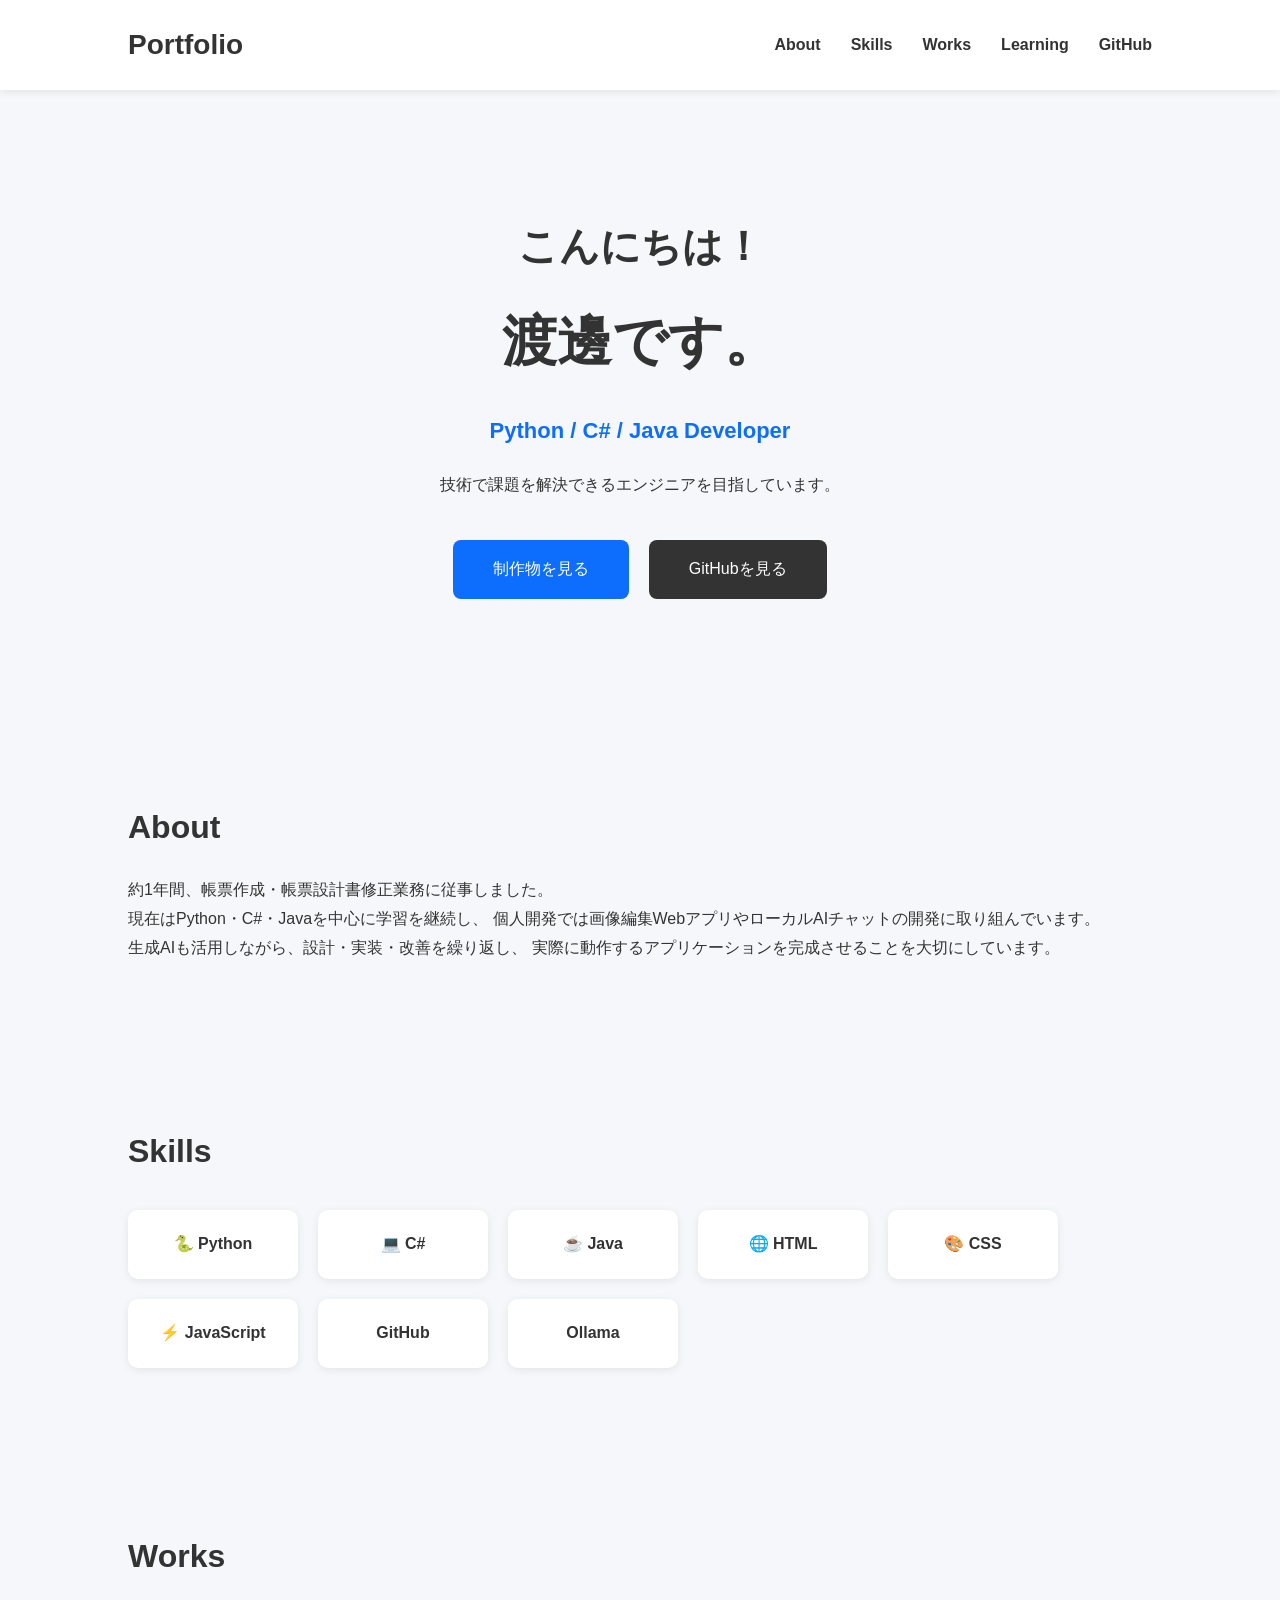
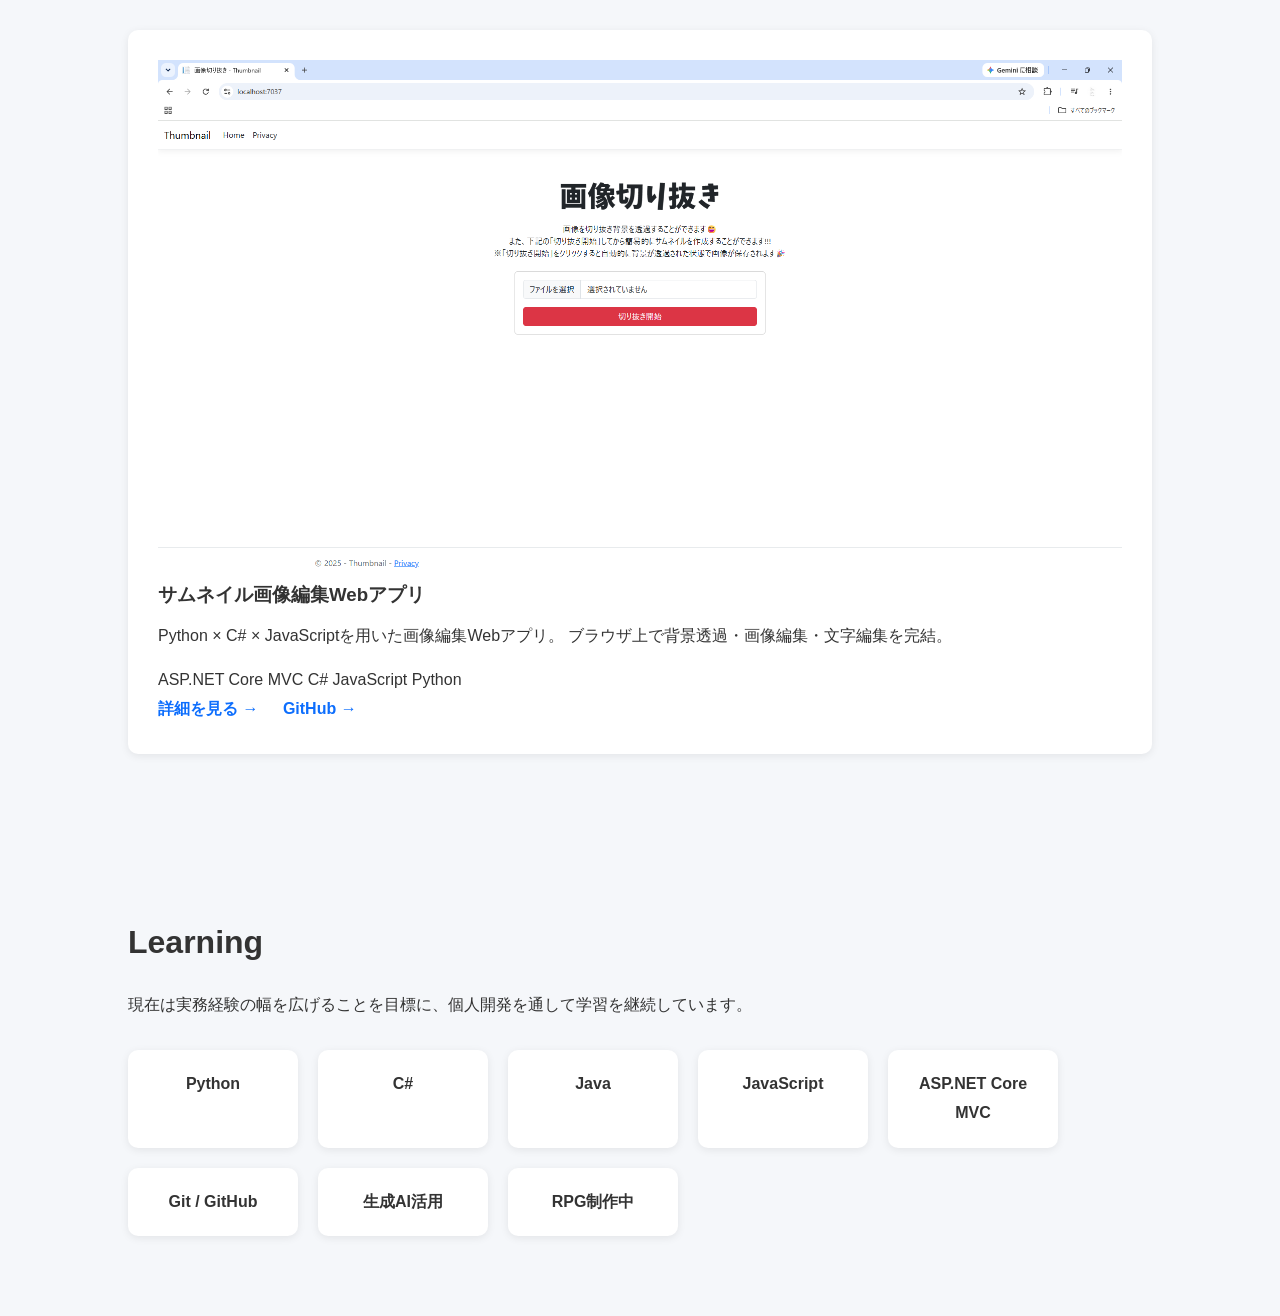
==== index.html @ 5ae49700 "Update index.html 修正" ====
<!DOCTYPE html>
<html lang="ja">

<head>
    <meta charset="UTF-8">
    <meta name="viewport" content="width=device-width, initial-scale=1.0">
    <title>渡邊 | Portfolio</title>

    <link rel="stylesheet" href="css/style.css">
</head>

<body>

    <!-- Header -->
    <header>

        <div class="logo">
            Portfolio
        </div>

        <nav>

            <ul>

                <li><a href="#about">About</a></li>

                <li><a href="#skills">Skills</a></li>

                <li><a href="#works">Works</a></li>

                <li><a href="#learning">Learning</a></li>

                <li>
                    <a href="https://github.com/あなたのID" target="_blank">
                        GitHub
                    </a>
                </li>

            </ul>

        </nav>

    </header>

    <!-- Hero -->
    <main>

        <section class="hero">

            <h1>こんにちは！</h1>

            <h2>渡邊です。</h2>

            <p class="job">

                Python / C# / Java Developer

            </p>

            <p>

                技術で課題を解決できるエンジニアを目指しています。

            </p>

            <a href="#works" class="button">
                制作物を見る
            </a>

            <a href="https://wa0102.github.io/portfolio/"
            class="button github-button"
            target="_blank">

                GitHubを見る

            </a>

        </section>

        <!-- About -->

        <section id="about">

            <h2>About</h2>

            <p>
                約1年間、帳票作成・帳票設計書修正業務に従事しました。
            </p>

            <p>
                現在はPython・C#・Javaを中心に学習を継続し、
                個人開発では画像編集WebアプリやローカルAIチャットの開発に取り組んでいます。
            </p>

            <p>
                生成AIも活用しながら、設計・実装・改善を繰り返し、
                実際に動作するアプリケーションを完成させることを大切にしています。
            </p>

        </section>

        <!-- Skills -->

        <section id="skills">

            <h2>Skills</h2>

            <div class="skill-list">

                <div class="skill-card">🐍 Python</div>
                <div class="skill-card">💻 C#</div>
                <div class="skill-card">☕ Java</div>
                <div class="skill-card">🌐 HTML</div>
                <div class="skill-card">🎨 CSS</div>
                <div class="skill-card">⚡ JavaScript</div>
                <div class="skill-card">GitHub</div>
                <div class="skill-card">Ollama</div>

            </div>

        </section>

        <!-- Works -->

        <section id="works">

            <h2>Works</h2>
            <div class="work-list">
                <div class="work-card">
                    <div class="work-image">
                        <img src="images/ファイル選択.png" alt="サムネイル画像編集Webアプリ">
                    </div>

                    <div class="work-content">
                        <h3>サムネイル画像編集Webアプリ</h3>

                        <p>
                            Python × C# × JavaScriptを用いた画像編集Webアプリ。
                            ブラウザ上で背景透過・画像編集・文字編集を完結。
                        </p>

                        <div class="work-tags">
                            <span>ASP.NET Core MVC</span>
                            <span>C#</span>
                            <span>JavaScript</span>
                            <span>Python</span>
                        </div>

                        <a href="works/thumbnail.html" class="work-link">
                        詳細を見る →
                        </a>

                        <a
                        href="https://github.com/xxxxx"
                        class="github-link"
                        target="_blank">

                        GitHub →

                        </a>
                    </div>
                </div>

                <!--
                <div class="work-card">
                    
                    <div class="work-image">
                        <img src="images/ollama_ai.png" alt="Ollama AI Chat">
                    </div>

                    <div class="work-content">

                        <h3>Ollama AI Chat</h3>

                        <p>
                            ローカル環境で動作するAIチャットアプリ。
                            Ollamaを使用し、ローカルLLMと対話できるシステム。
                        </p>

                        <div class="work-tags">
                            <span>Python</span>
                            <span>Ollama</span>
                            <span>AI</span>
                        </div>

                        <a href="works/ollama.html" class="work-link">
                            詳細を見る →
                        </a>

                    </div>

                </div> 
                -->

                <!--
                <div class="work-card">
                    
                    <div class="work-image">
                        <img src="images/rpg.png" alt="Python RPG">
                    </div>

                    <div class="work-content">
                        <h3>Python RPG</h3>

                        <p>Pythonで制作中のテキストベースRPGゲーム。</p>

                        <div class="work-tags">
                            <span>Python</span>
                        </div>

                        <a href="works/rpg.html" class="work-link">
                            詳細を見る →
                        </a>
                    </div>
                </div>   
                -->             

            </div>

        </section>

        <section id="learning">

            <h2>Learning</h2>

            <p>
                現在は実務経験の幅を広げることを目標に、個人開発を通して学習を継続しています。
            </p>

            <div class="skill-list">

                <div class="skill-card">Python</div>

                <div class="skill-card">C#</div>

                <div class="skill-card">Java</div>

                <div class="skill-card">JavaScript</div>

                <div class="skill-card">ASP.NET Core MVC</div>

                <div class="skill-card">Git / GitHub</div>

                <div class="skill-card">生成AI活用</div>

                <div class="skill-card">RPG制作中</div>

            </div>

        </section>

    </main>

</body>

</html>
---- css/style.css ----
/* リセット */

*{
    margin:0;
    padding:0;
    box-sizing:border-box;
}

.logo a {
    color: inherit;
    text-decoration: none;
    font-weight: bold;
}

body{

    font-family:"Yu Gothic","Meiryo",sans-serif;

    background:#f5f7fa;

    color:#333;

    line-height:1.8;

}

/* Header */

header{

    display:flex;

    justify-content:space-between;

    align-items:center;

    padding:20px 10%;

    background:#ffffff;

    position:sticky;

    top:0;

    box-shadow:0 2px 8px rgba(0,0,0,.08);

}

.logo{

    font-size:28px;

    font-weight:bold;

}

nav ul{

    display:flex;

    list-style:none;

    gap:30px;

}

nav a{

    text-decoration:none;

    color:#333;

    font-weight:bold;

}

nav a:hover{

    color:#0d6efd;

}

/* Hero */

.hero{

    text-align:center;

    padding:120px 20px;

}

.hero h1{

    font-size:40px;

}

.hero h2{

    font-size:55px;

    margin-top:10px;

}

.job{

    margin-top:20px;

    color:#0d6efd;

    font-size:22px;

    font-weight:bold;

}

.hero p{

    margin-top:20px;

}

.button{

    display:inline-block;

    margin-top:40px;

    padding:15px 40px;

    background:#0d6efd;

    color:white;

    text-decoration:none;

    border-radius:8px;

}

.button:hover{

    background:#0056d2;

}

/* Section */

section{

    padding:80px 10%;

}

section h2{

    font-size:32px;

    margin-bottom:20px;

}
/* ==========================
   Skills
========================== */

.skill-list{

    display:flex;

    flex-wrap:wrap;

    gap:20px;

    margin-top:30px;

}

.skill-card{

    background:white;

    padding:20px;

    width:170px;

    text-align:center;

    border-radius:10px;

    box-shadow:0 2px 8px rgba(0,0,0,.08);

    font-weight:bold;

    transition:.3s;

}

.skill-card:hover{

    transform:translateY(-5px);

}

/* ==========================
   Works
========================== */

/* Works全体をグリッド化 */
#works .work-list {
    display: grid;
    grid-template-columns: repeat(auto-fit, minmax(320px, 1fr));
    gap: 20px;
}

.work-card{

    background:white;

    margin-top:25px;

    padding:30px;

    border-radius:10px;

    box-shadow:0 2px 8px rgba(0,0,0,.08);

    transition: 0.2s ease;

}

.work-card h3{

    margin-bottom:10px;

}

.work-card p{

    margin-bottom:15px;

}

.work-card a{

    color:#0d6efd;

    text-decoration:none;

    font-weight:bold;

}

.work-card:hover {
    transform: translateY(-5px);
    box-shadow: 0 6px 16px rgba(0,0,0,.12);
}

.work-detail {
    max-width: 900px;
    margin: 0 auto;
    padding: 30px 20px;
}

.work-detail h1 {
    text-align: center;
    margin-bottom: 25px;
}

/* 見出しはコンパクトに */
.work-detail h2 {
    border-left: 4px solid #0d6efd;
    padding-left: 10px;
}

/* 本文 */
.work-detail p,
.work-detail li {
    line-height: 1.6;
    margin-bottom: 5px;
}

/* リスト */
.work-detail ul {
    padding-left: 18px;
    margin: 0;
}

.work-image img {
    width: 100%;
    height: auto;
    display: block;
}

.screenshots {
    display: grid;
    grid-template-columns: repeat(auto-fit, minmax(220px, 1fr));
    gap: 20px;
    margin-top: 10px;
}

.screenshots figure {
    margin: 0;
    background: #fff;
    border-radius: 10px;
    overflow: hidden;
    box-shadow: 0 2px 8px rgba(0,0,0,.08);
    transition: 0.2s;
}

.screenshots figure:hover {
    transform: translateY(-3px);
}

.screenshots img {
    width: 100%;
    height: auto;
    display: block;
}

.screenshots figcaption {
    padding: 10px;
    font-size: 14px;
    text-align: center;
    color: #555;
}

/* ==========================
   使用技術テーブル
========================== */

.tech-table{
    width:100%;
    border-collapse:collapse;
    margin-top:20px;
    background:#fff;
    box-shadow:0 2px 8px rgba(0,0,0,.08);
}

.tech-table th{

    background:#0d6efd;

    color:white;

    padding:14px;

    text-align:left;

}

.tech-table td{

    padding:14px;

    border-bottom:1px solid #ddd;

}

.tech-table tr:nth-child(even){

    background:#f8f9fa;

}

/* ==========================
   システム構成
========================== */

.system-flow{

    display:flex;

    flex-direction:column;

    align-items:center;

    gap:15px;

    margin-top:30px;

}

.flow-box{

    width:420px;

    background:white;

    border-radius:10px;

    padding:20px;

    box-shadow:0 2px 8px rgba(0,0,0,.08);

    text-align:center;

}

.flow-box h3{

    color:#0d6efd;

    margin-bottom:10px;

}

.arrow{

    font-size:28px;

    color:#0d6efd;

    font-weight:bold;

}

.github-button{

    margin-left:15px;

    background:#333;

}

.github-button:hover{

    background:#111;

}

.github-link{

    margin-left:20px;

    color:#333;

    font-weight:bold;

}
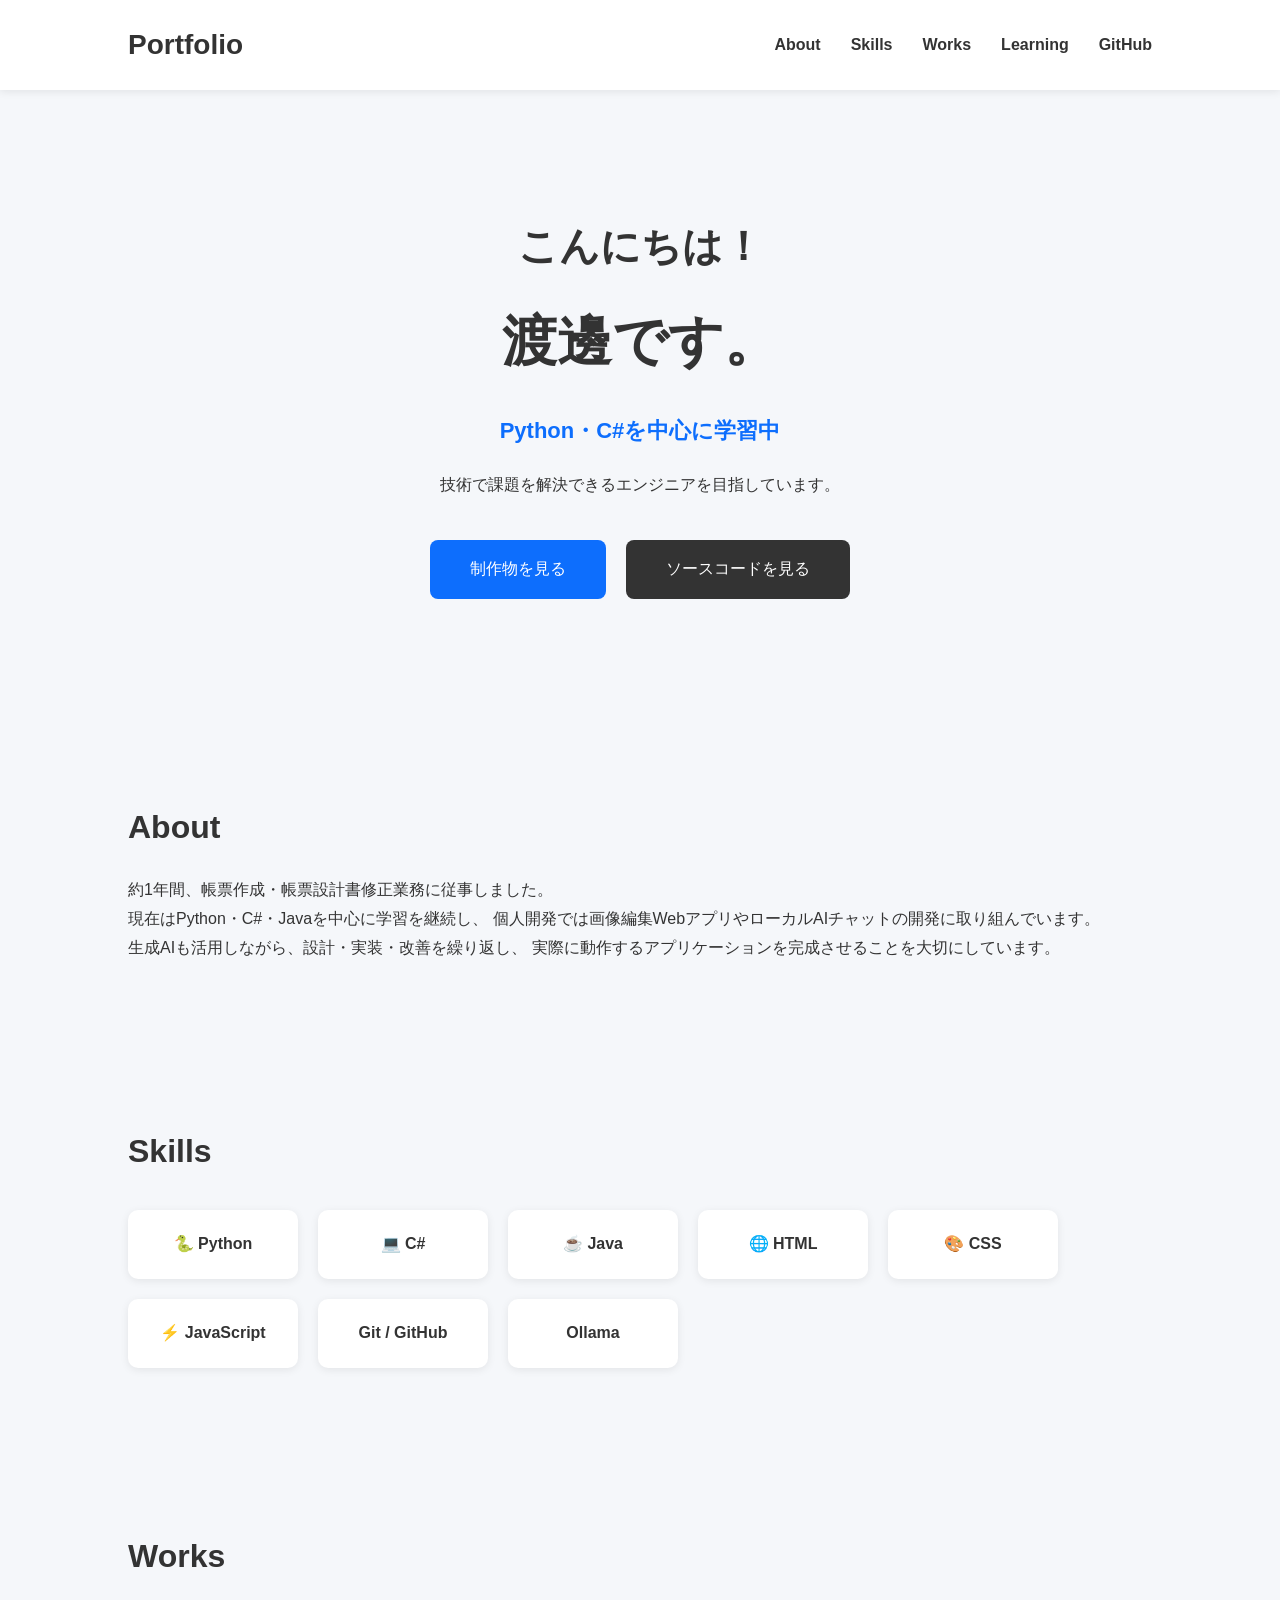
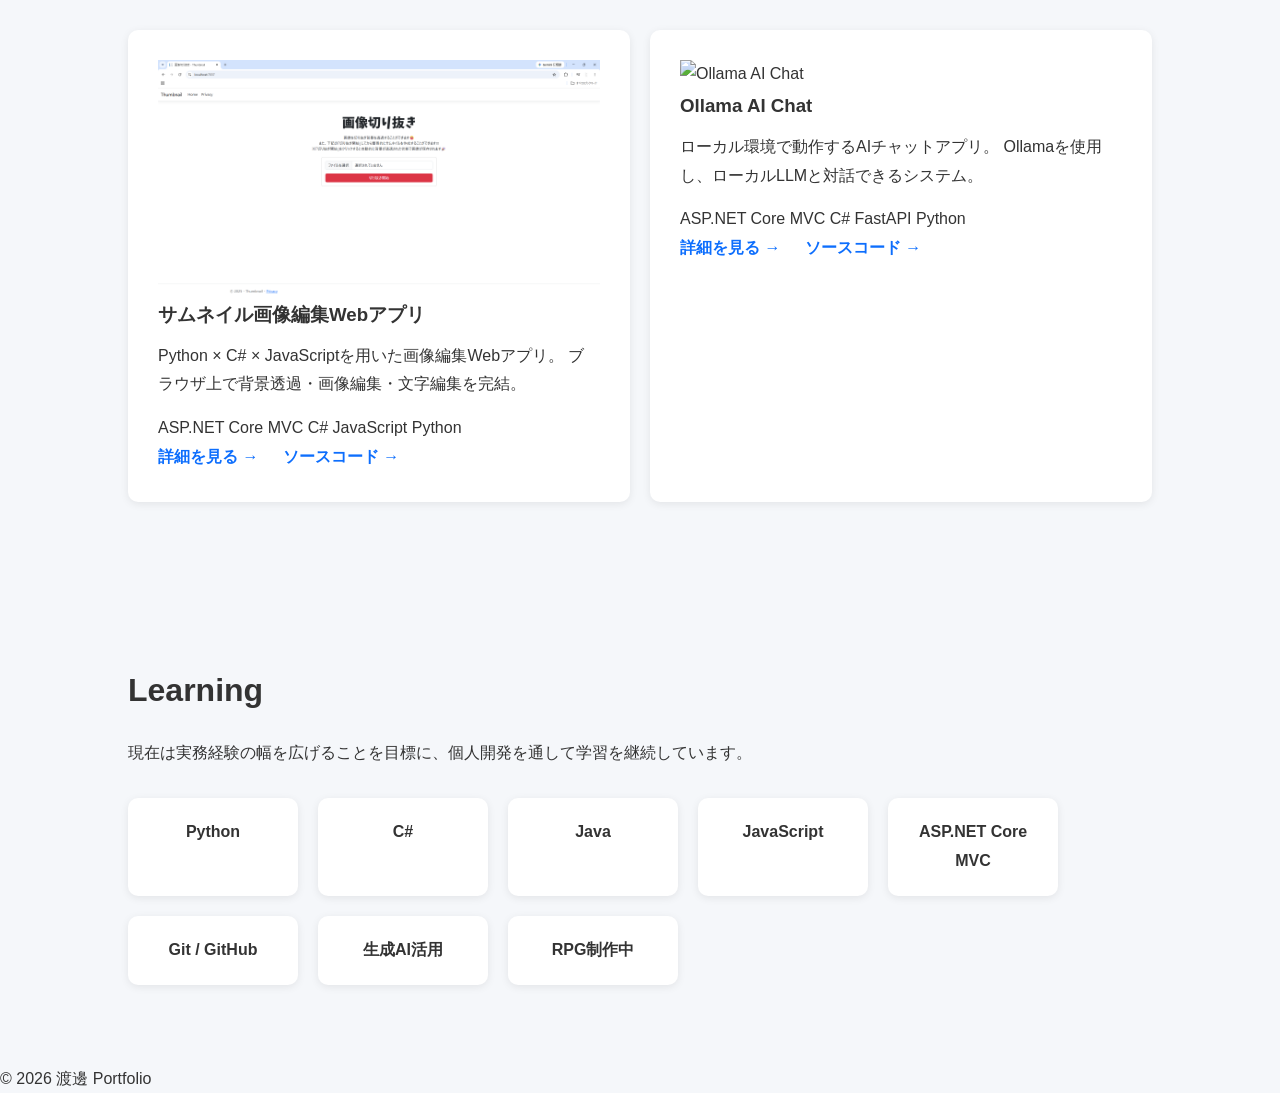
==== commit e6004cc1: "Update index.html 修正" ====
--- a/index.html
+++ b/index.html
@@ -15,7 +15,7 @@
     <header>
 
         <div class="logo">
-            Portfolio
+            <a href="index.html">Portfolio</a>
         </div>
 
         <nav>
@@ -31,7 +31,7 @@
                 <li><a href="#learning">Learning</a></li>
 
                 <li>
-                    <a href="https://github.com/あなたのID" target="_blank">
+                    <a href="https://github.com/wa0102" target="_blank" rel="noopener noreferrer">
                         GitHub
                     </a>
                 </li>
@@ -53,7 +53,7 @@
 
             <p class="job">
 
-                Python / C# / Java Developer
+                Python・C#を中心に学習中
 
             </p>
 
@@ -63,17 +63,21 @@
 
             </p>
 
-            <a href="#works" class="button">
-                制作物を見る
-            </a>
-
-            <a href="https://wa0102.github.io/portfolio/"
-            class="button github-button"
-            target="_blank">
-
-                GitHubを見る
-
-            </a>
+
+            <div class="hero-buttons">
+                <a href="#works" class="button">
+                    制作物を見る
+                </a>
+
+                <a href="https://github.com/wa0102/portfolio"
+                class="button github-button"
+                target="_blank"
+                rel="noopener noreferrer">
+
+                    ソースコードを見る
+
+                </a>
+            </div>
 
         </section>
 
@@ -113,7 +117,7 @@
                 <div class="skill-card">🌐 HTML</div>
                 <div class="skill-card">🎨 CSS</div>
                 <div class="skill-card">⚡ JavaScript</div>
-                <div class="skill-card">GitHub</div>
+                <div class="skill-card">Git / GitHub</div>
                 <div class="skill-card">Ollama</div>
 
             </div>
@@ -151,21 +155,21 @@
                         </a>
 
                         <a
-                        href="https://github.com/xxxxx"
+                        href="https://github.com/wa0102/portfolio"
                         class="github-link"
-                        target="_blank">
-
-                        GitHub →
+                        target="_blank"
+                        rel="noopener noreferrer">
+
+                        ソースコード →
 
                         </a>
                     </div>
                 </div>
 
-                <!--
                 <div class="work-card">
                     
                     <div class="work-image">
-                        <img src="images/ollama_ai.png" alt="Ollama AI Chat">
+                        <img src="images/Chat画面.png" alt="Ollama AI Chat">
                     </div>
 
                     <div class="work-content">
@@ -178,19 +182,29 @@
                         </p>
 
                         <div class="work-tags">
+                            <span>ASP.NET Core MVC</span>
+                            <span>C#</span>
+                            <span>FastAPI</span>
                             <span>Python</span>
-                            <span>Ollama</span>
-                            <span>AI</span>
                         </div>
 
                         <a href="works/ollama.html" class="work-link">
                             詳細を見る →
                         </a>
 
+                        <a
+                        href="https://github.com/wa0102/portfolio"
+                        class="github-link"
+                        target="_blank"
+                        rel="noopener noreferrer">
+
+                        ソースコード →
+
+                        </a>
+
                     </div>
 
                 </div> 
-                -->
 
                 <!--
                 <div class="work-card">
@@ -251,6 +265,10 @@
 
     </main>
 
+    <footer>
+        <p>© 2026 渡邊 Portfolio</p>
+    </footer>
+
 </body>
 
 </html>
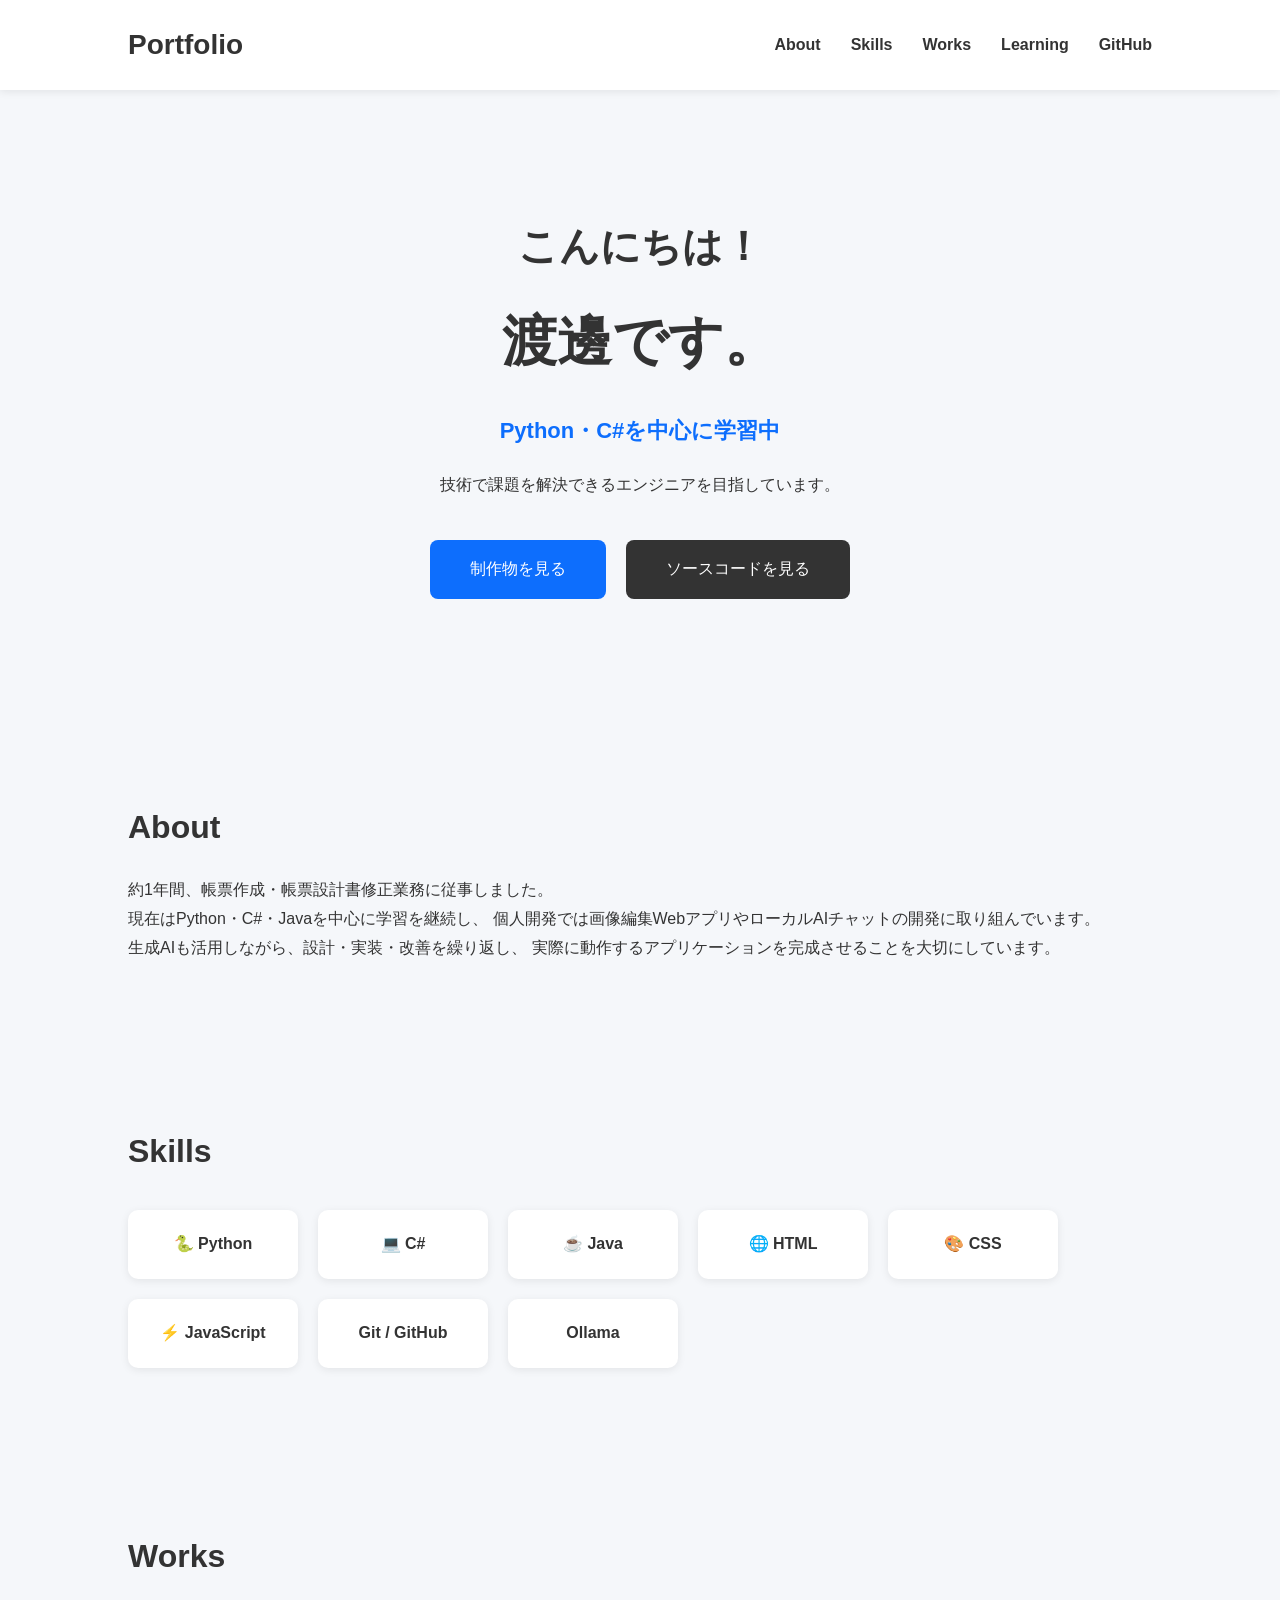
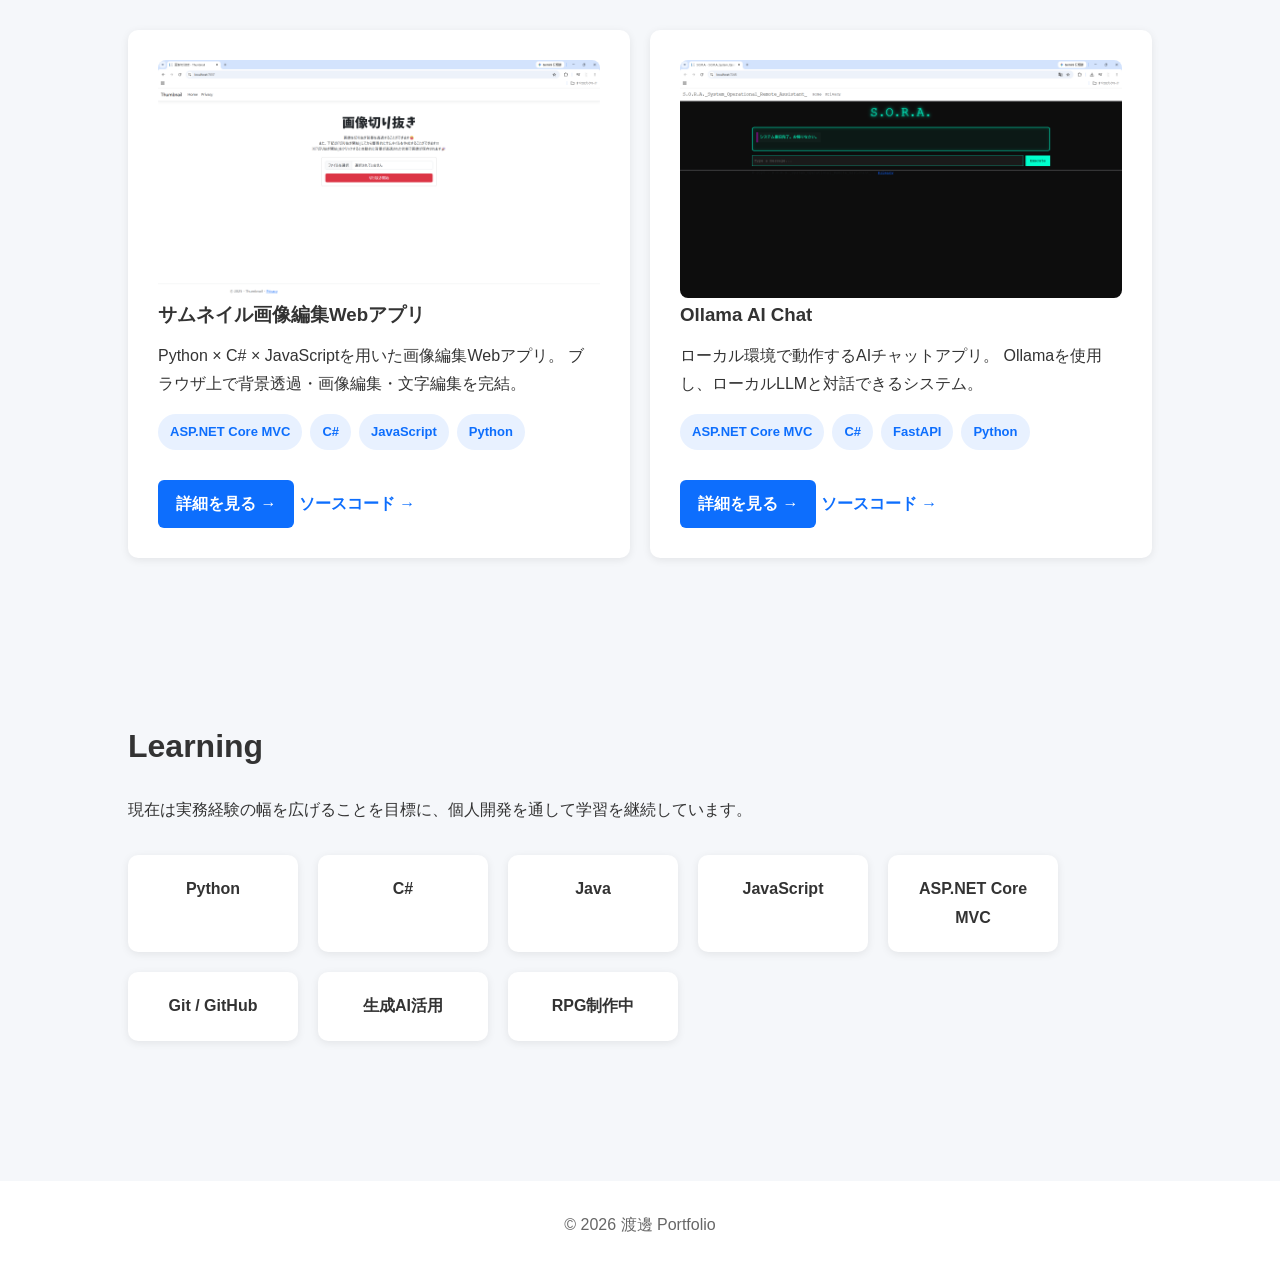
==== commit 89ccac31: "Add files via upload" ====
--- a/index.html
+++ b/index.html
@@ -271,4 +271,4 @@
 
 </body>
 
-</html>
+</html>
--- a/css/style.css
+++ b/css/style.css
@@ -285,12 +285,6 @@
 .work-detail ul {
     padding-left: 18px;
     margin: 0;
-}
-
-.work-image img {
-    width: 100%;
-    height: auto;
-    display: block;
 }
 
 .screenshots {
@@ -417,25 +411,76 @@
 }
 
 .github-button{
-
-    margin-left:15px;
-
     background:#333;
-
 }
 
 .github-button:hover{
-
     background:#111;
-
-}
-
-.github-link{
-
-    margin-left:20px;
-
-    color:#333;
-
-    font-weight:bold;
-
+}
+
+/* ==========================
+   Works Tags
+========================== */
+
+.work-tags {
+    display: flex;
+    flex-wrap: wrap;
+    gap: 8px;
+    margin: 15px 0;
+}
+
+.work-tags span {
+    background: #e8f1ff;
+    color: #0d6efd;
+    padding: 6px 12px;
+    border-radius: 20px;
+    font-size: 13px;
+    font-weight: bold;
+}
+
+.work-link{
+    display:inline-block;
+    margin-top:15px;
+    padding:10px 18px;
+    background:#0d6efd;
+    color:#fff !important;
+    text-decoration:none;
+    border-radius:6px;
+    transition:.3s;
+}
+
+.work-link:hover{
+    background:#0056d2;
+}
+
+.work-image img{
+
+    width:100%;
+
+    height:auto;
+
+    display:block;
+
+    border-radius:8px;
+
+}
+
+.hero-buttons{
+
+    display:flex;
+
+    justify-content:center;
+
+    gap:20px;
+
+    flex-wrap:wrap;
+
+}
+
+footer{
+    text-align:center;
+    padding:30px;
+    color:#666;
+    background:#fff;
+    margin-top:60px;
 }
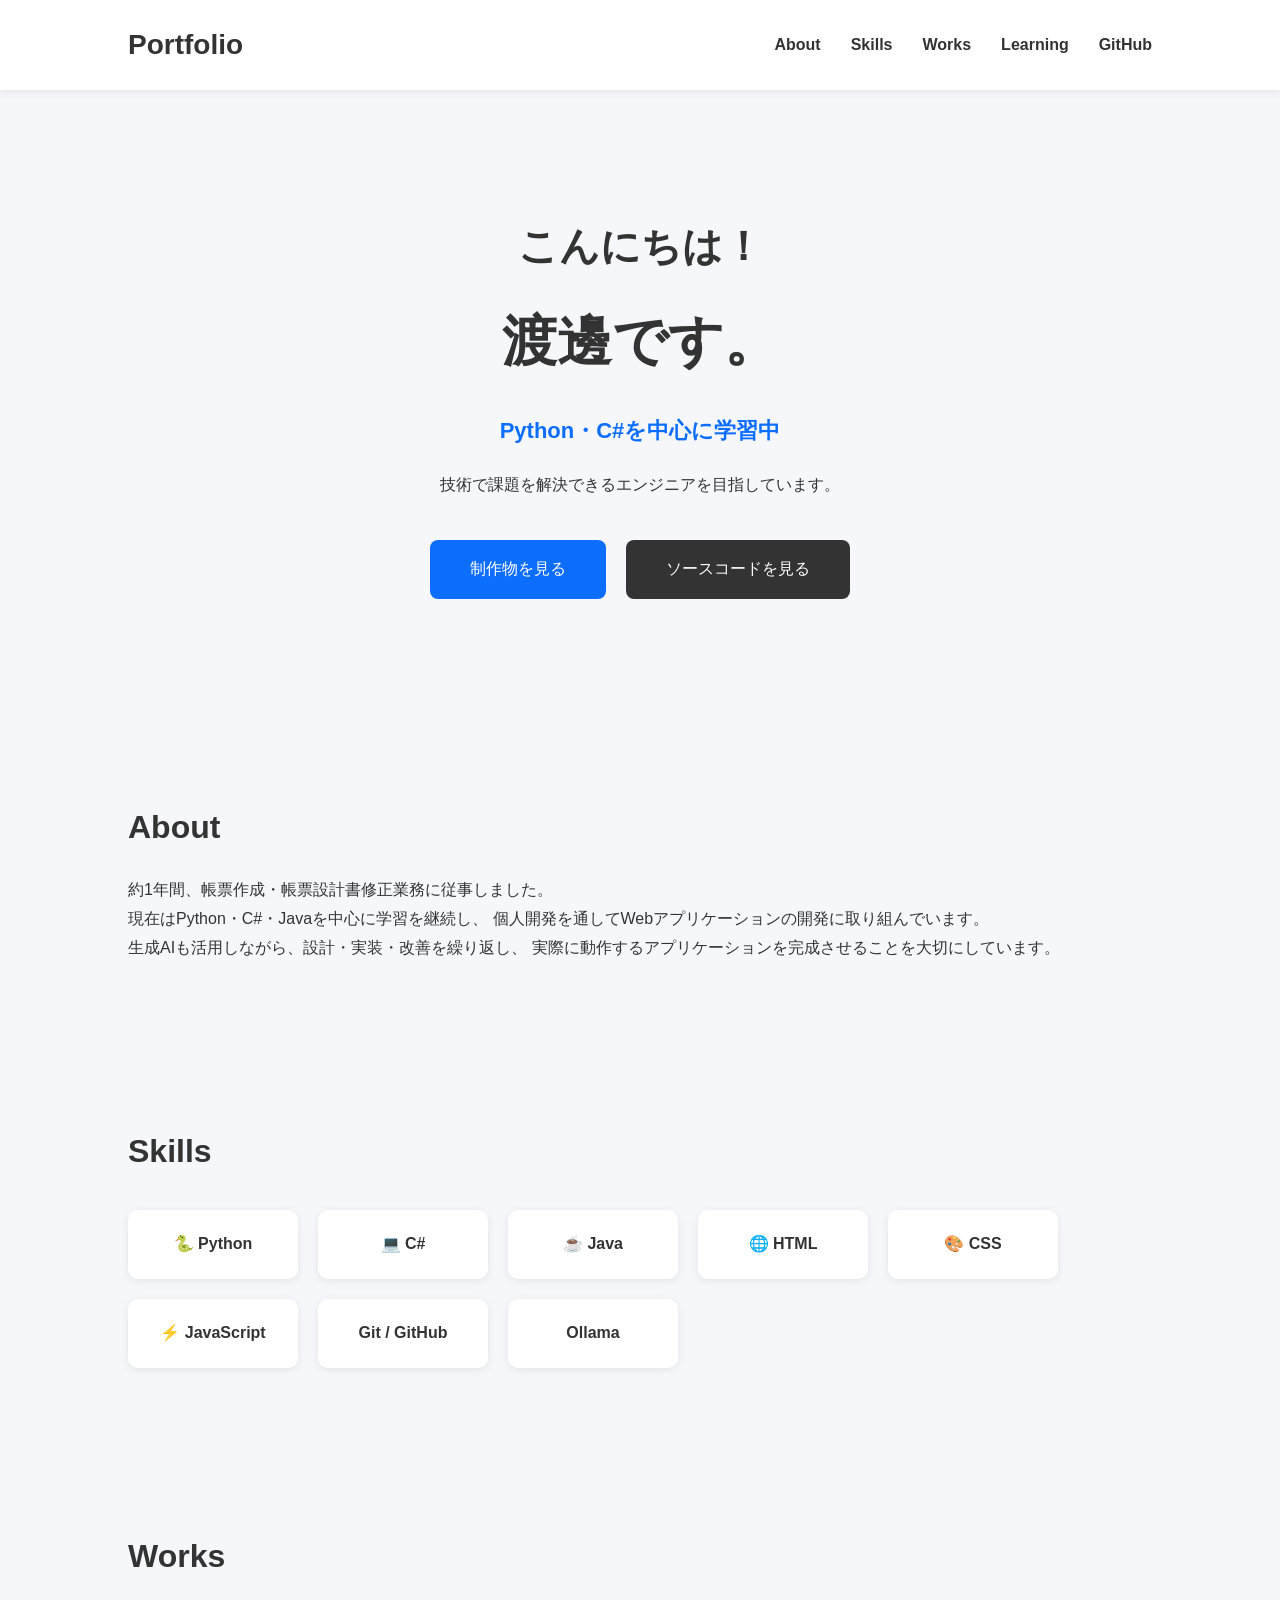
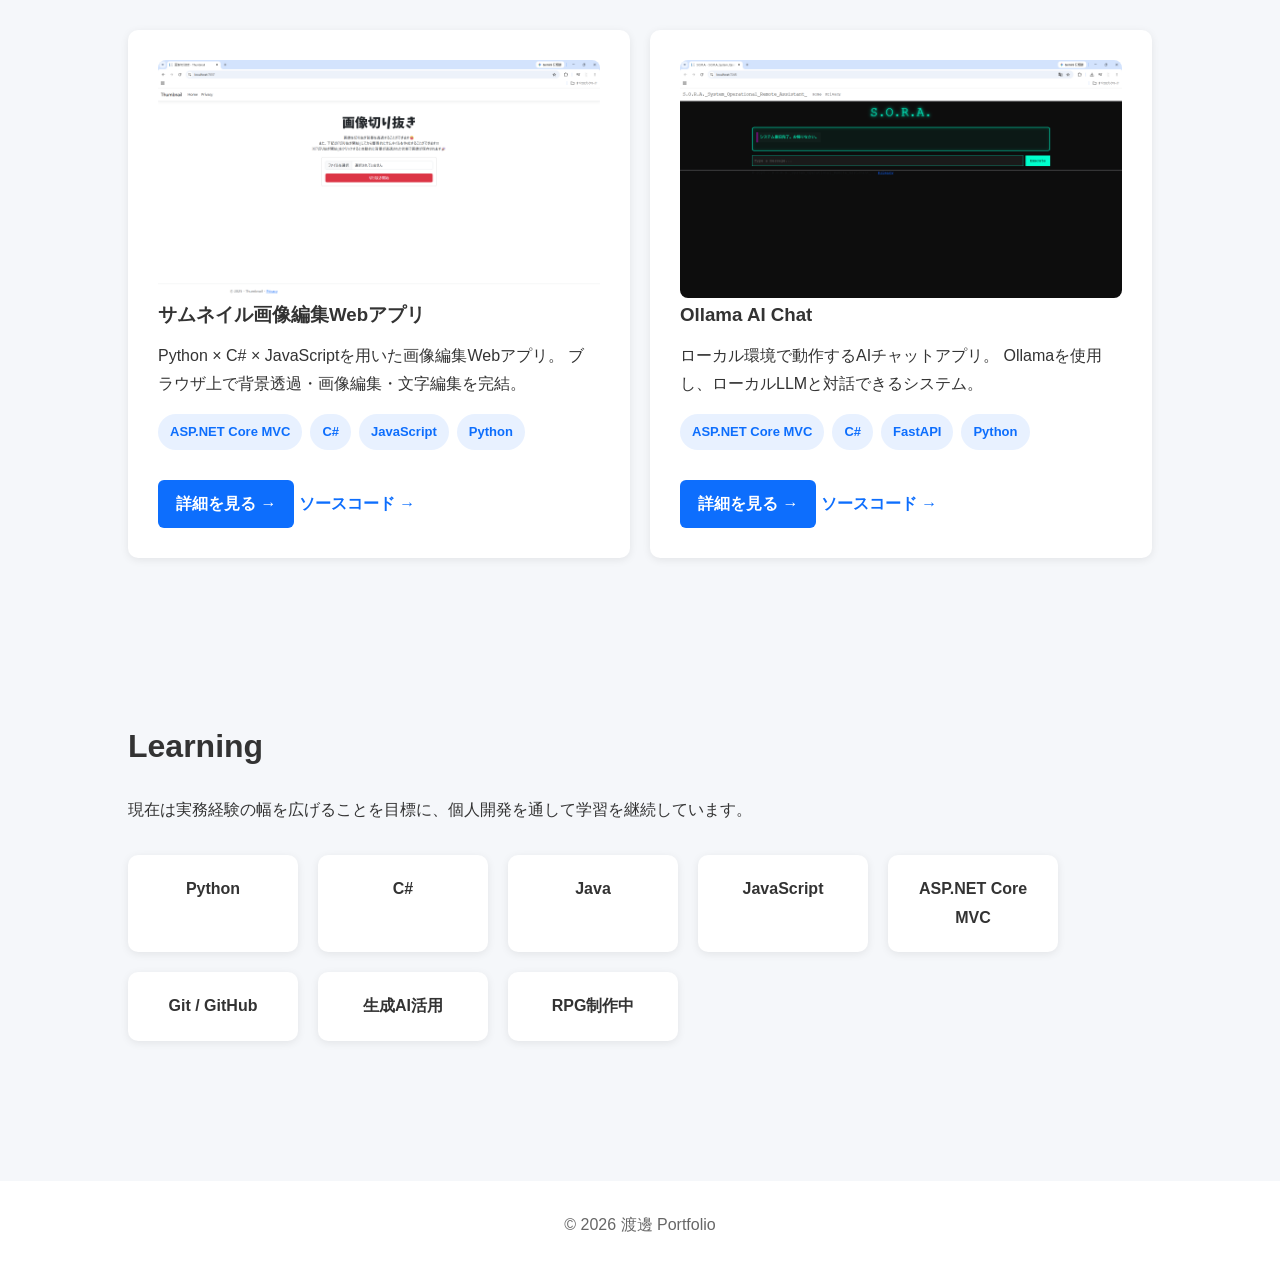
==== commit 4ffc0257: "Add files via upload" ====
--- a/index.html
+++ b/index.html
@@ -93,7 +93,7 @@
 
             <p>
                 現在はPython・C#・Javaを中心に学習を継続し、
-                個人開発では画像編集WebアプリやローカルAIチャットの開発に取り組んでいます。
+                個人開発を通してWebアプリケーションの開発に取り組んでいます。
             </p>
 
             <p>
@@ -155,7 +155,7 @@
                         </a>
 
                         <a
-                        href="https://github.com/wa0102/portfolio"
+                        href="https://github.com/wa0102/thumbnail-image-editor"
                         class="github-link"
                         target="_blank"
                         rel="noopener noreferrer">
@@ -188,12 +188,12 @@
                             <span>Python</span>
                         </div>
 
-                        <a href="works/ollama.html" class="work-link">
+                        <a href="works/Ollama.html" class="work-link">
                             詳細を見る →
                         </a>
 
                         <a
-                        href="https://github.com/wa0102/portfolio"
+                        href="https://github.com/wa0102/Ollama-AI-Chat"
                         class="github-link"
                         target="_blank"
                         rel="noopener noreferrer">
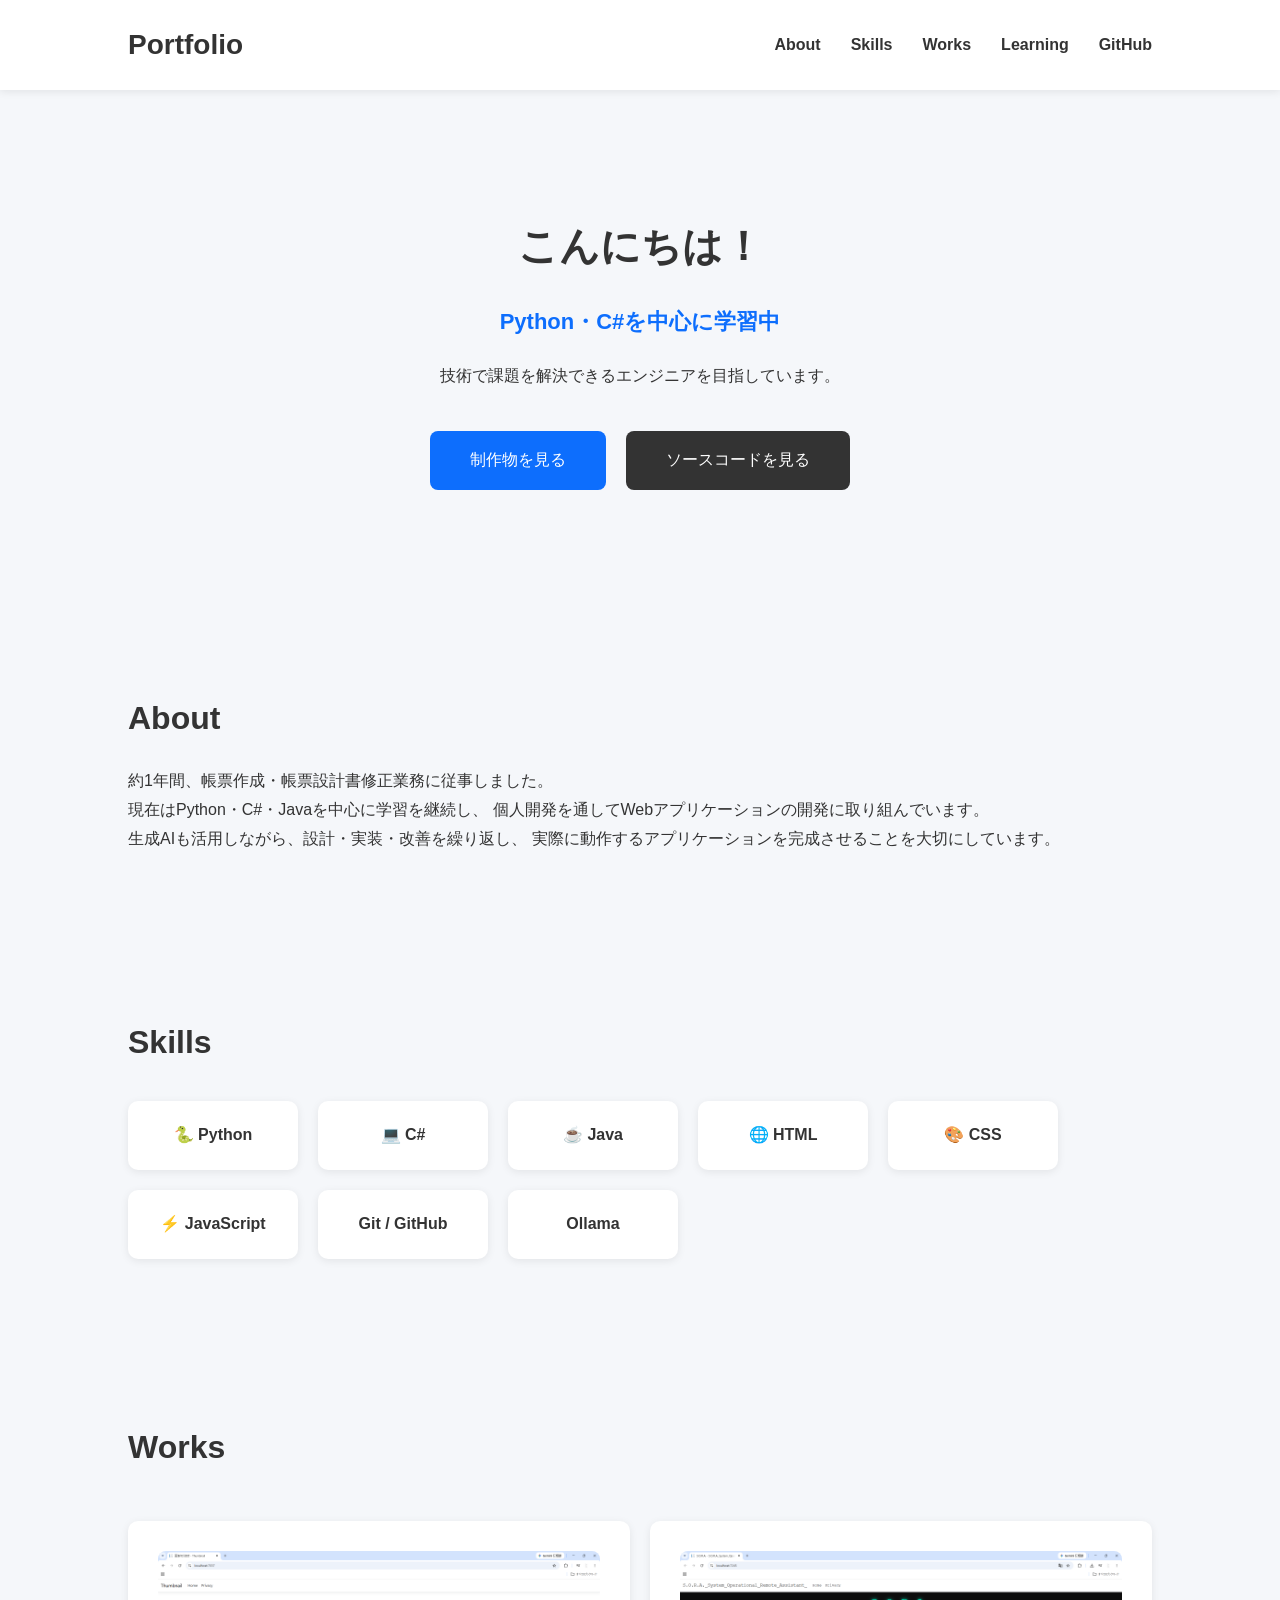
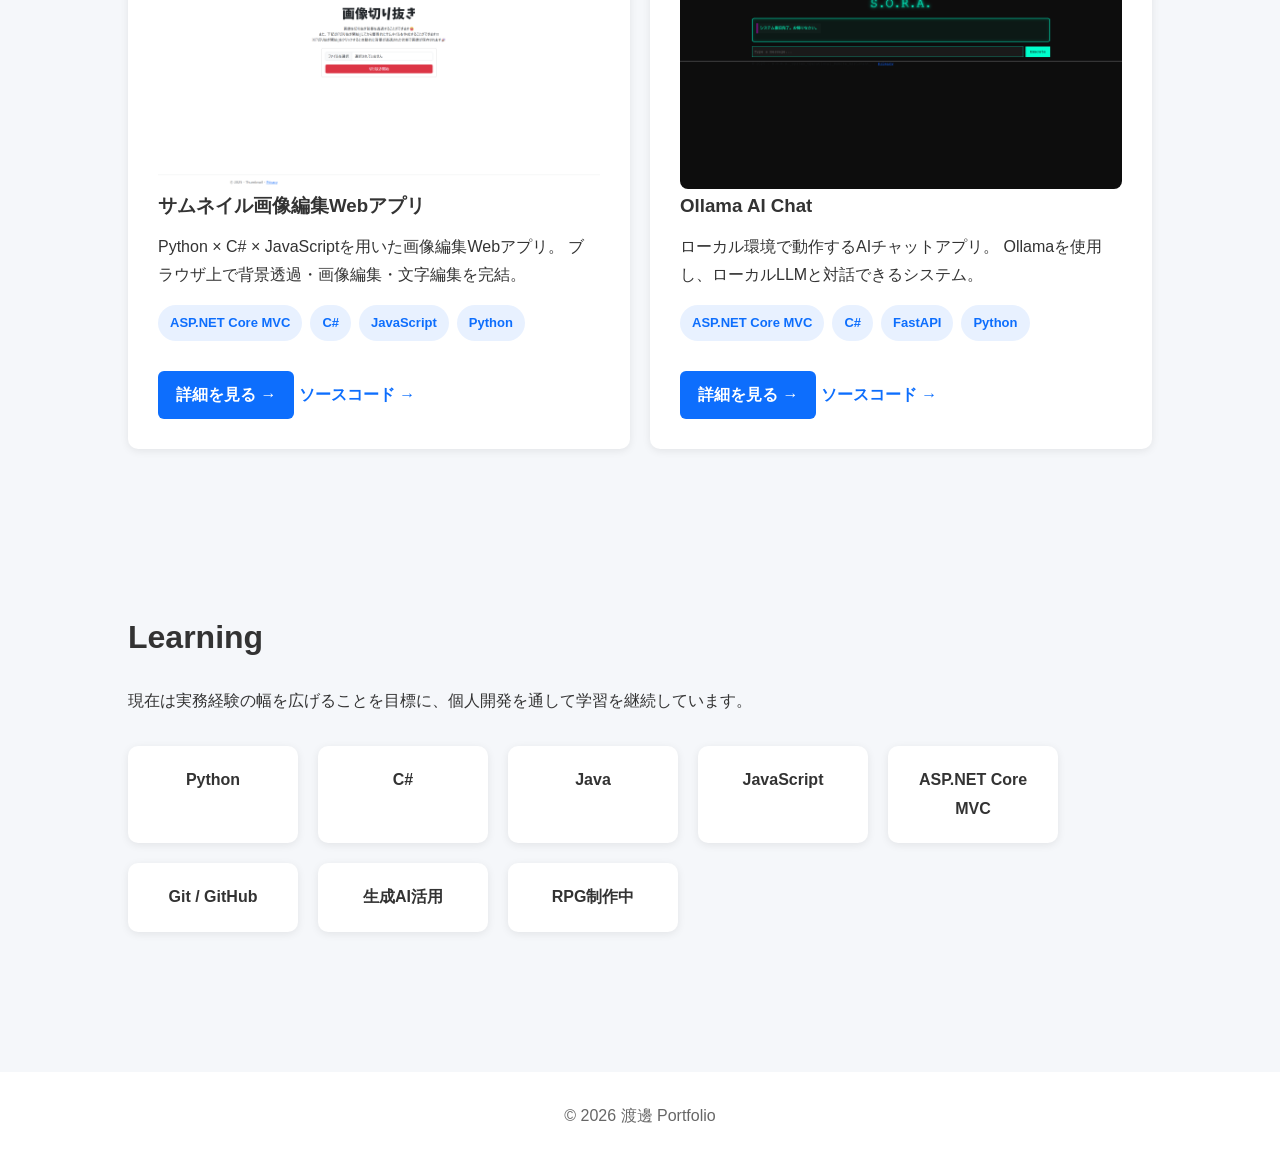
==== commit 15254833: "Update index.html" ====
--- a/index.html
+++ b/index.html
@@ -4,7 +4,7 @@
 <head>
     <meta charset="UTF-8">
     <meta name="viewport" content="width=device-width, initial-scale=1.0">
-    <title>渡邊 | Portfolio</title>
+    <title>○○ | Portfolio</title>
 
     <link rel="stylesheet" href="css/style.css">
 </head>
@@ -48,8 +48,6 @@
         <section class="hero">
 
             <h1>こんにちは！</h1>
-
-            <h2>渡邊です。</h2>
 
             <p class="job">
 
@@ -271,4 +269,4 @@
 
 </body>
 
-</html>+</html>
